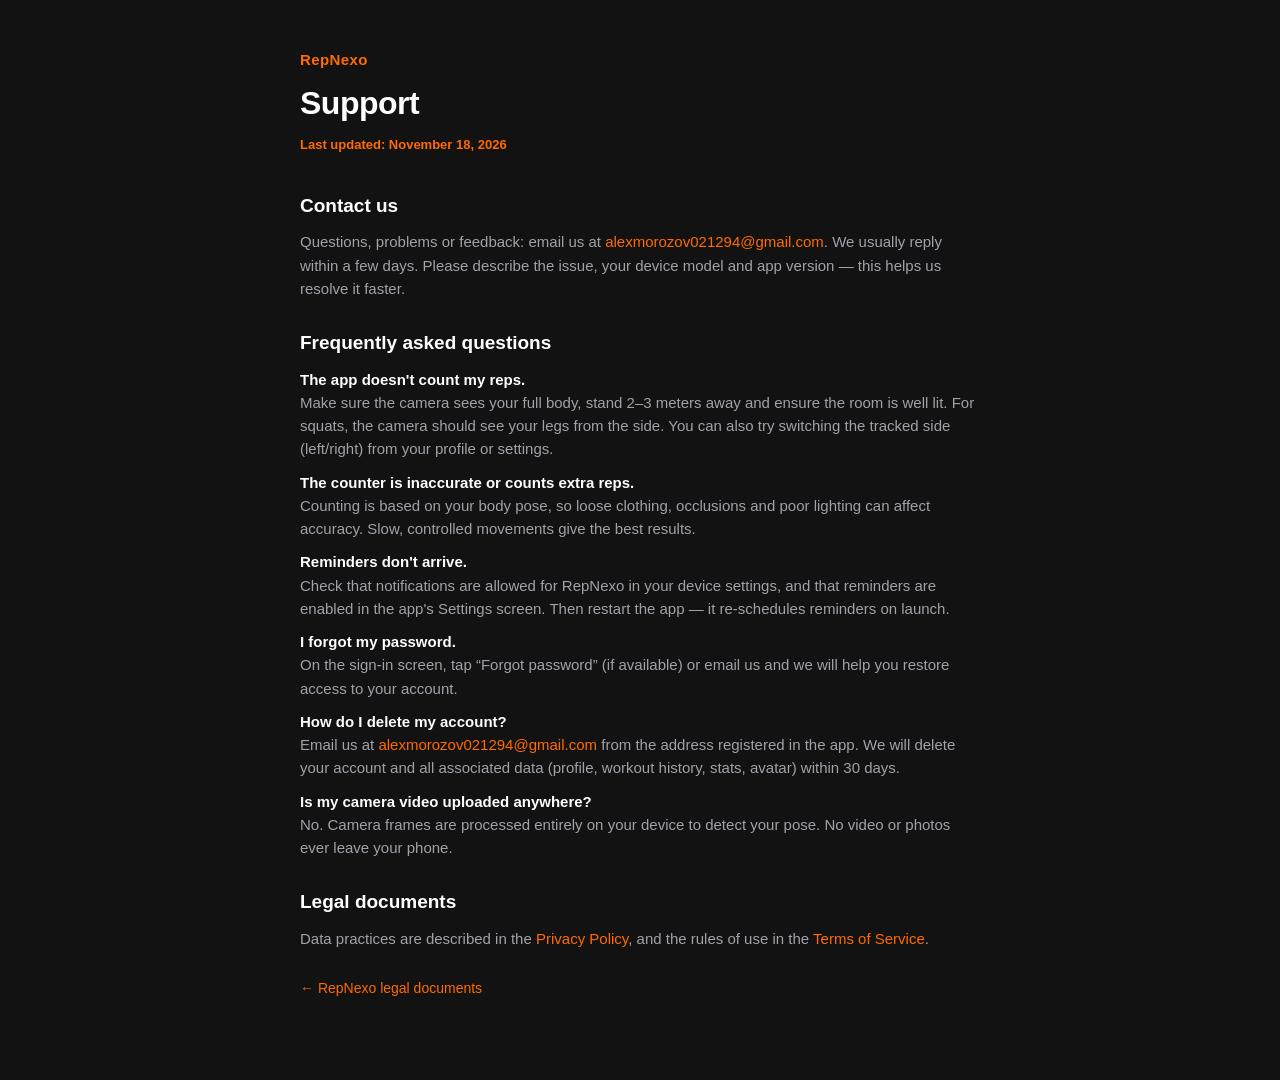
==== index.html @ b9b6e0f6 "Add support page" ====
<!DOCTYPE html>
<html lang="en">
  <head>
    <meta charset="UTF-8" />
    <meta name="viewport" content="width=device-width, initial-scale=1.0" />
    <title>RepNexo — Support</title>
    <meta
      name="description"
      content="RepNexo support: frequently asked questions, troubleshooting and contact information."
    />
    <link rel="stylesheet" href="styles.css" />
  </head>
  <body>
    <main class="page">
      <div class="brand">RepNexo</div>
      <h1>Support</h1>
      <p class="updated">Last updated: November 18, 2026</p>

      <section>
        <h2>Contact us</h2>
        <p>
          Questions, problems or feedback: email us at
          <a href="mailto:alexmorozov021294@gmail.com"
            >alexmorozov021294@gmail.com</a
          >. We usually reply within a few days. Please describe the issue,
          your device model and app version — this helps us resolve it faster.
        </p>
      </section>

      <section>
        <h2>Frequently asked questions</h2>
        <p>
          <strong>The app doesn't count my reps.</strong><br />
          Make sure the camera sees your full body, stand 2–3 meters away and
          ensure the room is well lit. For squats, the camera should see your
          legs from the side. You can also try switching the tracked side
          (left/right) from your profile or settings.
        </p>
        <p>
          <strong>The counter is inaccurate or counts extra reps.</strong><br />
          Counting is based on your body pose, so loose clothing, occlusions and
          poor lighting can affect accuracy. Slow, controlled movements give the
          best results.
        </p>
        <p>
          <strong>Reminders don't arrive.</strong><br />
          Check that notifications are allowed for RepNexo in your device
          settings, and that reminders are enabled in the app's Settings screen.
          Then restart the app — it re-schedules reminders on launch.
        </p>
        <p>
          <strong>I forgot my password.</strong><br />
          On the sign-in screen, tap “Forgot password” (if available) or email
          us and we will help you restore access to your account.
        </p>
        <p>
          <strong>How do I delete my account?</strong><br />
          Email us at
          <a href="mailto:alexmorozov021294@gmail.com"
            >alexmorozov021294@gmail.com</a
          >
          from the address registered in the app. We will delete your account
          and all associated data (profile, workout history, stats, avatar)
          within 30 days.
        </p>
        <p>
          <strong>Is my camera video uploaded anywhere?</strong><br />
          No. Camera frames are processed entirely on your device to detect your
          pose. No video or photos ever leave your phone.
        </p>
      </section>

      <section>
        <h2>Legal documents</h2>
        <p>
          Data practices are described in the
          <a
            href="https://alex-morozov94.github.io/workoutstreakreminder/privacy-policy.html"
            >Privacy Policy</a
          >, and the rules of use in the
          <a
            href="https://alex-morozov94.github.io/workoutstreakreminder/terms-of-service.html"
            >Terms of Service</a
          >.
        </p>
      </section>

      <div class="footer-nav">
        <a href="https://alex-morozov94.github.io/workoutstreakreminder/"
          >← RepNexo legal documents</a
        >
      </div>
    </main>
  </body>
</html>
---- styles.css ----
:root {
  --bg: #121212;
  --surface: #1e1e1e;
  --border: #2a2a2a;
  --text: #ffffff;
  --muted: #a1a1aa;
  --accent: #ff6b00;
}

* {
  box-sizing: border-box;
}

body {
  margin: 0;
  background: var(--bg);
  color: var(--text);
  font-family: -apple-system, BlinkMacSystemFont, 'Segoe UI', Roboto, Helvetica,
    Arial, sans-serif;
  line-height: 1.55;
}

.page {
  max-width: 720px;
  margin: 0 auto;
  padding: 48px 20px 80px;
}

.brand {
  color: var(--accent);
  font-size: 15px;
  font-weight: 700;
  letter-spacing: 0.4px;
  margin-bottom: 8px;
}

h1 {
  font-size: 32px;
  font-weight: 700;
  letter-spacing: -0.5px;
  margin: 0 0 6px;
}

.updated {
  color: var(--accent);
  font-size: 13px;
  font-weight: 700;
  margin-bottom: 36px;
}

section {
  margin-bottom: 28px;
}

h2 {
  font-size: 19px;
  font-weight: 700;
  margin: 0 0 10px;
}

p {
  color: var(--muted);
  font-size: 15px;
  margin: 0 0 10px;
}

p a,
section a {
  color: var(--accent);
  text-decoration: none;
}

p strong {
  color: var(--text);
}

.footer-nav {
  margin-top: 24px;
  font-size: 14px;
}

.footer-nav a {
  color: var(--accent);
  text-decoration: none;
}
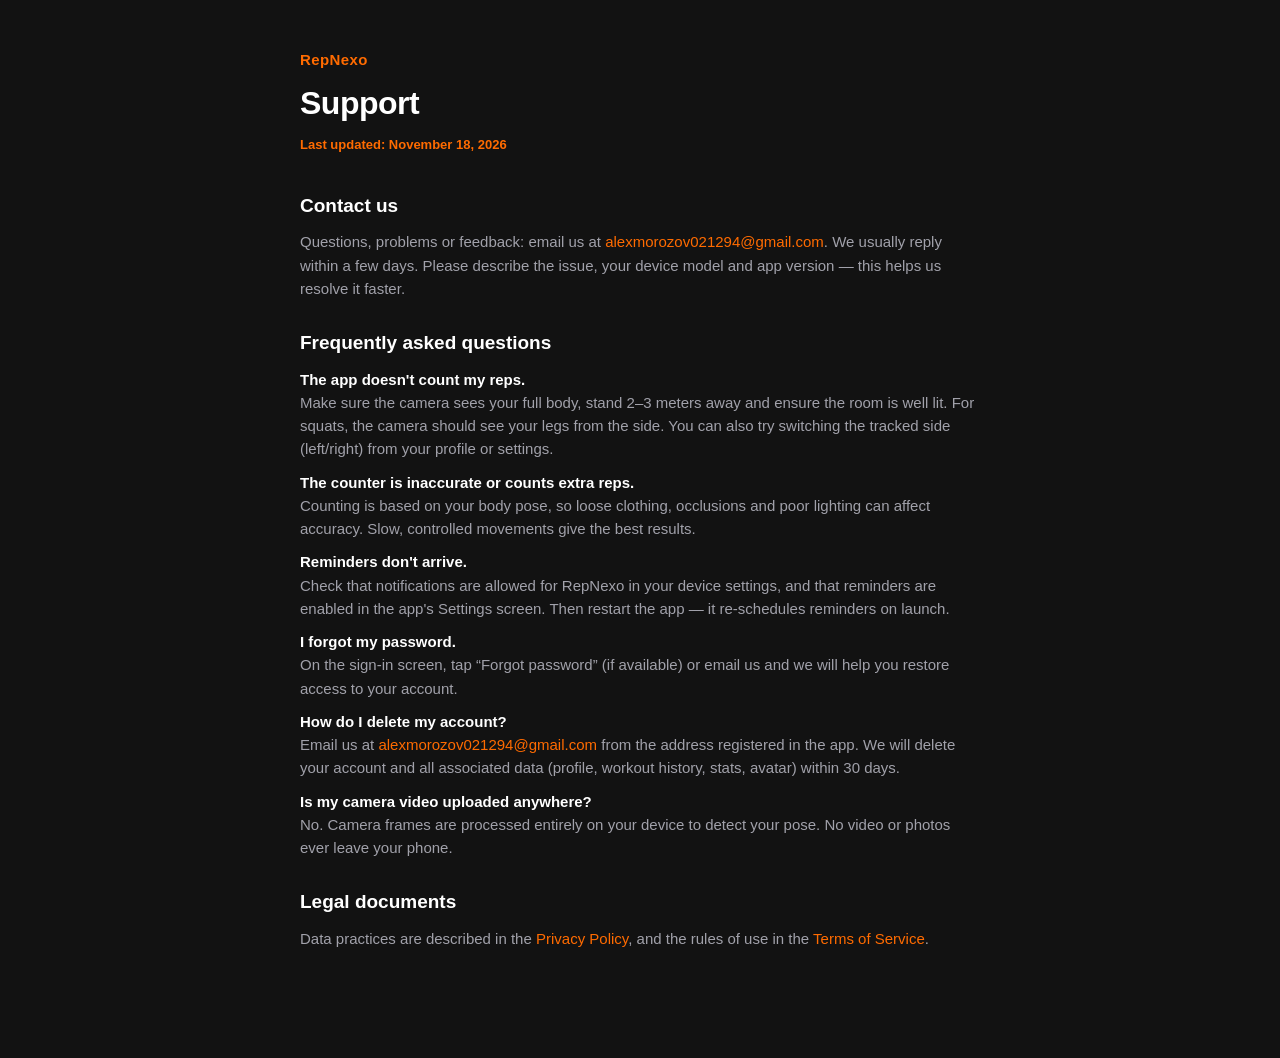
==== commit 4a27f34f: "Remove self-referencing footer link from index" ====
--- a/index.html
+++ b/index.html
@@ -75,21 +75,15 @@
         <p>
           Data practices are described in the
           <a
-            href="https://alex-morozov94.github.io/workoutstreakreminder/privacy-policy.html"
+            href="privacy-policy.html"
             >Privacy Policy</a
           >, and the rules of use in the
           <a
-            href="https://alex-morozov94.github.io/workoutstreakreminder/terms-of-service.html"
+            href="terms-of-service.html"
             >Terms of Service</a
           >.
         </p>
       </section>
-
-      <div class="footer-nav">
-        <a href="https://alex-morozov94.github.io/workoutstreakreminder/"
-          >← RepNexo legal documents</a
-        >
-      </div>
     </main>
   </body>
 </html>
